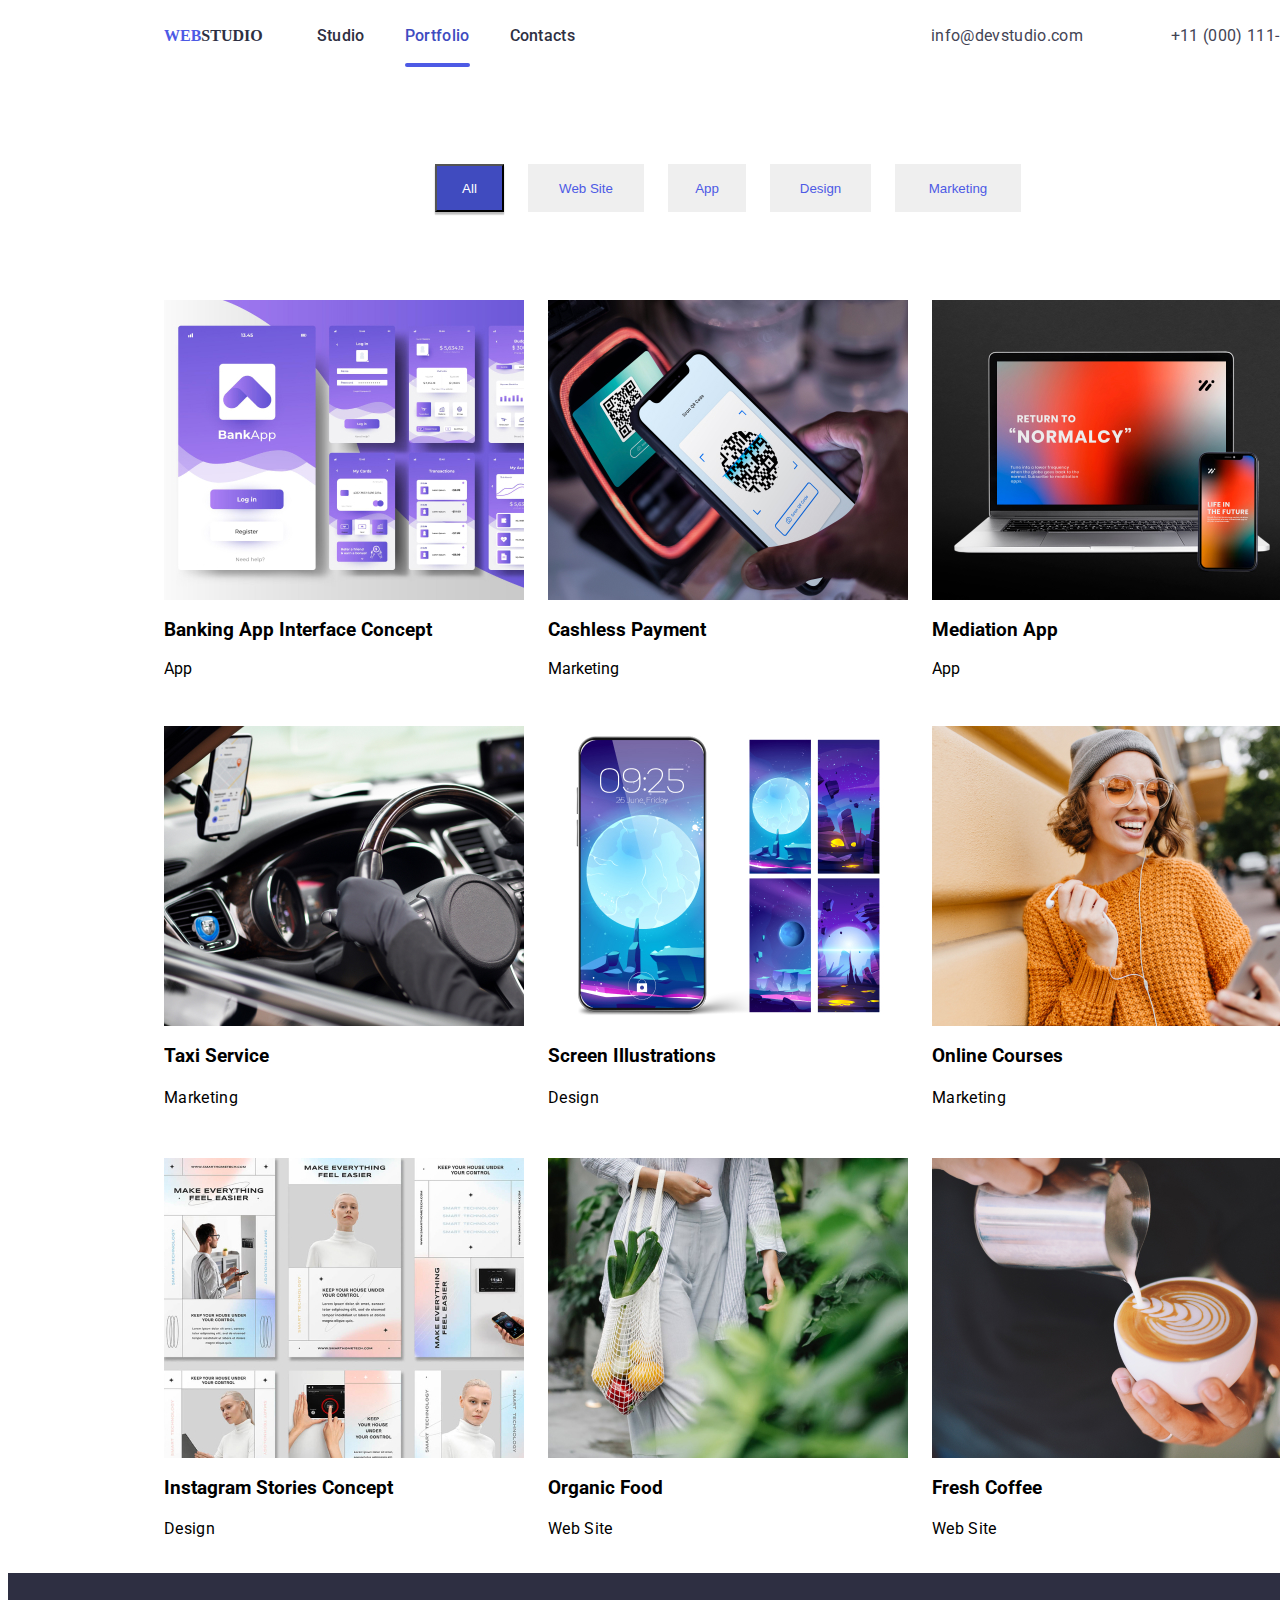
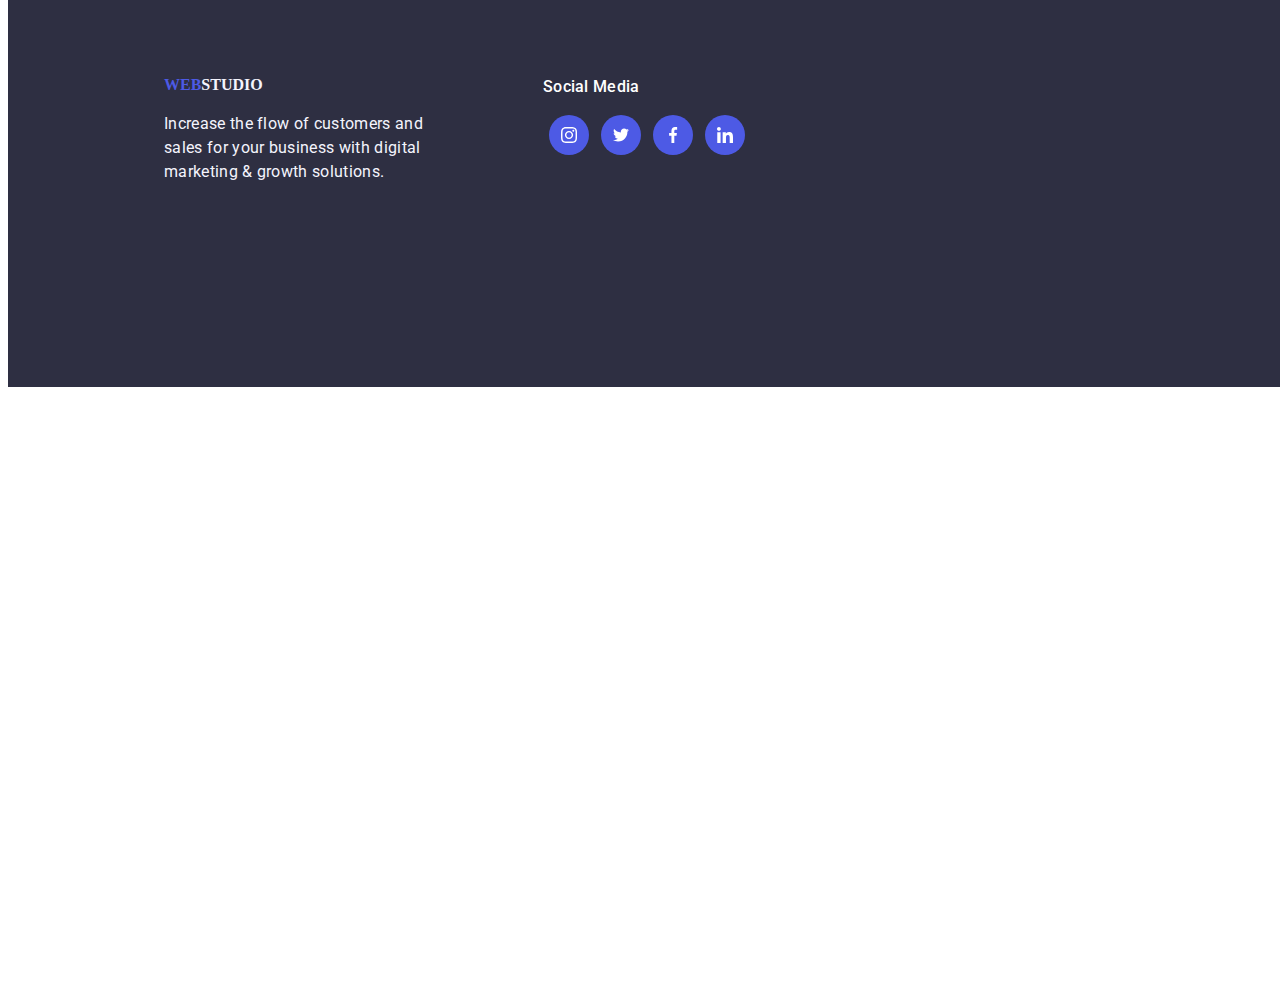
==== portfolio.html @ 4c3a5e25 "Initial commit" ====
<!DOCTYPE html>
<html lang="en">

<head>
    <meta charset="UTF-8" />
    <meta name="viewport" content="width=device-width, initial-scale=1.0" />
    <link rel="preconnect" href="https://fonts.googleapis.com">
    <link rel="preconnect" href="https://fonts.gstatic.com" crossorigin>
    <title>Homework 5</title>

    <link href="https://fonts.googleapis.com/css2?family=Roboto:wght@700&display=swap" rel="stylesheet" />
    <link rel="stylesheet" href="css/styles.css"/>
    <link rel="stylesheet" href="css/modern-normalize.css"/>
</head>

<body class="main-page">

    <header class="inline container">
        <!--Logo-->
        <nav>
            <a href="index.html" class="logo link"><span class="logo-web">WEB</span><span
                    class="logo-studio-top">STUDIO</span></a>
            <!--Menu-->
            <ul class="list">
                <li>
                    <a href="index.html" class="link header-nav-link">Studio</a>
                </li>
                <li>
                    <a href="portfolio.html" class="link header-nav-link active">Portfolio</a>
                </li>
                <li>
                    <a href="#contacts" class="link header-nav-link active-cntc">Contacts</a>
                </li>
            </ul>
        </nav>

        <!--Contacts Section-->
        <ul class="list list-contact">
            <li>
                <a href="mail:info@devstudio.com" class="link contacts mail">info@devstudio.com</a>
            </li>
            <li>
                <a href="tel:+110001111111" class="link contacts phonenumber">+11 (000) 111-11-11</a>
            </li>
        </ul>
    </header>

<main>
    <section class="portfolio-filter container container-btn">
        <button class="all" type="button">All</button>
        <button class="website portfolio-btn" type="button">Web Site</button>
        <button class="app portfolio-btn" type="button">App</button>
        <button class="design portfolio-btn" type="button">Design</button>
        <button class="marketing portfolio-btn" type="button">Marketing</button>
    </section>

    <section class="portfolio-images">
        <ul class="portfolio-images-top container">
            <li class="project">
                <div class="project-image">
                    <img src="./images/interface.jpg" width="360" height="300" alt="banking app interface concept">
                        <div class="project-image-caption">
                            <p class="project-image-text">
                                Lorem ipsum dolor sit amet consectetur adipisicing elit. Facilis sunt eos facere placeat rem repellat eius quos rerum vel perspiciatis, obcaecati saepe officia minima aliquam qui nostrum aperiam eveniet dolorem.
                            </p>
                        </div>
                </div>
                <div>
                    <h3 class="portfolio-title">Banking App Interface Concept</h3>
                    <p>App</p>
                </div>
            </li>

            <li class="project">
                <div class="project-image">
                    <img src="./images/qrcode.jpg" width="360" height="300" alt="cashless payment">
                        <div class="project-image-caption">
                            <p class="project-image-text">
                                Lorem ipsum dolor sit amet consectetur adipisicing elit. Facilis sunt eos facere placeat rem repellat eius quos
                                rerum vel perspiciatis, obcaecati saepe officia minima aliquam qui nostrum aperiam eveniet dolorem.
                            </p>
                        </div>
                </div>
                <div>
                    <h3 class="portfolio-title">Cashless Payment</h3>
                    <p>Marketing</p>
                </div>
            </li>

            <li class="project">
                <div class="project-image">
                    <img src="./images/laptop.jpg" width="360" height="300" alt="mediation app">
                        <div class="project-image-caption">
                            <p class="project-image-text">
                                Lorem ipsum dolor sit amet consectetur adipisicing elit. Facilis sunt eos facere placeat rem repellat eius quos
                                rerum vel perspiciatis, obcaecati saepe officia minima aliquam qui nostrum aperiam eveniet dolorem.
                            </p>
                        </div>
                </div>
                <div>
                    <h3 class="portfolio-title">Mediation App</h3>
                    <p>App</p>
                </div>
            </li>
        </ul>
        <ul class="portfolio-images-mid container">
            <li class="project">
                <div class="project-image">
                    <img src="./images/steeringwheel.jpg" width="360" height="300" alt="taxi service">
                        <div class="project-image-caption">
                            <p class="project-image-text">
                                Lorem ipsum dolor sit amet consectetur adipisicing elit. Facilis sunt eos facere placeat rem repellat eius quos
                                rerum vel perspiciatis, obcaecati saepe officia minima aliquam qui nostrum aperiam eveniet dolorem.
                            </p>
                        </div>
                </div>
                <div>
                    <h3 class="portfolio-title">Taxi Service</h3>
                    <p class="portfolio-subtitle">Marketing</p>
                </div>
            </li>

            <li class="project">
                <div class="project-image">
                    <img src="./images/cellphone.jpg" width="360" height="300" alt="screen illustrations">
                        <div class="project-image-caption">
                            <p class="project-image-text">
                                Lorem ipsum dolor sit amet consectetur adipisicing elit. Facilis sunt eos facere placeat rem repellat eius quos
                                rerum vel perspiciatis, obcaecati saepe officia minima aliquam qui nostrum aperiam eveniet dolorem.
                            </p>
                        </div>
                </div>
                <div>
                    <h3 class="portfolio-title">Screen Illustrations</h3>
                    <p class="portfolio-subtitle">Design</p>
                </div>
            </li>

            <li class="project">
                <div class="project-image">
                    <img src="./images/smile.jpg" width="360" height="300" alt="online courses">
                        <div class="project-image-caption">
                            <p class="project-image-text">
                                Lorem ipsum dolor sit amet consectetur adipisicing elit. Facilis sunt eos facere placeat rem repellat eius quos
                                rerum vel perspiciatis, obcaecati saepe officia minima aliquam qui nostrum aperiam eveniet dolorem.
                            </p>
                        </div>
                </div>
                <div>
                    <h3 class="portfolio-title">Online Courses</h3>
                    <p class="portfolio-subtitle">Marketing</p>
                </div>
            </li>
        </ul>
        <ul class="portfolio-images-btm container">
            <li class="project">
                <div class="project-image">
                    <img src="./images/concept.jpg" width="360" height="300" alt="instagram stories concept">
                        <div class="project-image-caption">
                            <p class="project-image-text">
                                Lorem ipsum dolor sit amet consectetur adipisicing elit. Facilis sunt eos facere placeat rem repellat eius quos
                                rerum vel perspiciatis, obcaecati saepe officia minima aliquam qui nostrum aperiam eveniet dolorem.
                            </p>
                        </div>
            </div>
            <div>
                <h3 class="portfolio-title">Instagram Stories Concept</h3>
                <p class="portfolio-subtitle">Design</p>
            </div>
            </li>

            <li class="project">
                <div class="project-image">
                    <img src="./images/fruits.jpg" width="360" height="300" alt="organic food">
                        <div class="project-image-caption">
                            <p class="project-image-text">
                                Lorem ipsum dolor sit amet consectetur adipisicing elit. Facilis sunt eos facere placeat rem repellat eius quos
                                rerum vel perspiciatis, obcaecati saepe officia minima aliquam qui nostrum aperiam eveniet dolorem.
                            </p>
                        </div>
                </div>
                <div>
                    <h3 class="portfolio-title">Organic Food</h3>
                    <p class="portfolio-subtitle">Web Site</p>
                </div>
            </li> 

            <li class="project">
                <div class="project-image">
                    <img src="./images/coffee.jpg" width="360" height="300" alt="fresh coffee">
                        <div class="project-image-caption">
                            <p class="project-image-text">
                                Lorem ipsum dolor sit amet consectetur adipisicing elit. Facilis sunt eos facere placeat rem repellat eius quos
                                rerum vel perspiciatis, obcaecati saepe officia minima aliquam qui nostrum aperiam eveniet dolorem.
                            </p>
                        </div>
            </div>
            <div>
                <h3 class="portfolio-title">Fresh Coffee</h3>
                <p class="portfolio-subtitle">Web Site</p>
            </div>
            </li>
        </ul>
    </section>
</main>

    <!--Footer Section-->
    <Footer class="bg-dark-footer">
        <div class="footer-sectioning">
            <section>
                <a href="index.html" class="logo link"><span class="logo-web">WEB</span><span
                        class="logo-studio-btm">STUDIO</span></a>
                <p class="footer-text">Increase the flow of customers and<br>
                    sales for your business with digital<br>
                    marketing & growth solutions.
                </p>
            </section>
            <section class="socialmedia">
                <h3 class="social-media-head">Social Media</h3>
                <div class="team-icon social-media-icon">
                    <a class="team-icon-social">
                        <svg width="16" height="16">
                            <use href="./images/icons.svg#instagram-2"></use>
                        </svg>
                    </a>
                    <a class="team-icon-social">
                        <svg width="16" height="16">
                            <use href="./images/icons.svg#twitter-1"></use>
                        </svg>
                    </a>
                    <a class="team-icon-social">
                        <svg width="16" height="16">
                            <use href="./images/icons.svg#facebook-1"></use>
                        </svg>
                    </a>
                    <a class="team-icon-social">
                        <svg width="16" height="16">
                            <use href="./images/icons.svg#linkedin-1"></use>
                        </svg>
                    </a>
                </div>
            </section>
        </div>
    </Footer>
    </body>
    
    </html>
---- css/styles.css ----
:root {
    --iris: #4d5ae5;
    --navyblue: #2e2f42;
    --ocean: #404bbf;
    --white: #fff;
    --slate: #434455;
    --cornflower: #e7e9fc;
    --cloud: #f4f4fd;

}

/*General Styling*/
.main-page {
    width: 1440px;
    height: 2592px;
    background: var(--white);
}
body {
    font-family: "Roboto", sans-serif;
}

.list {
    list-style: none;
    padding-left: 0;
    display: inline-flex;
    gap: 40px;

}

.inline {
    display: inline-flex;
    padding-left: 156px;
}
.logo {
    text-transform: uppercase;
    font-family:'Raleway';
    font-weight: 800;
    line-height: 1.3;
}


.logo-web {
    color: var(--iris);
}

.link {
    text-decoration: none;
} 
/* End of General Styling*/

/* WEBSTUDIO Styling (Header)*/

.logo-studio-top {
    color: var(--navyblue);
    padding-right: 50px;
}

.header-nav-link{
    color: var(--navyblue);
    font-weight: 500;
    line-height: 1.5;
    /* 150% */
    letter-spacing: 0.32px;
}

.header-nav-link:hover, :focus{
    color: var(--ocean);
}

.active {
    color: var(--ocean);
    /*padding-left: 26px;*/
}

.active::after {
content: " ";
display: block;
height: 4px;
width: 100%;
border-radius: 2px;
background-color: var(--iris);
position: relative;
top: 15px;
}



.active-cntc {
    padding-right: 300px;
}
/*Main Section*/
/*Hero Section*/
.hero {
    background: linear-gradient(rgba(46, 47, 66, 0.7), rgba(46, 47, 66, 0.7)), url("../images/people-office-1.jpg");
    background-size: cover;
    background-repeat: no-repeat;
    height: 600px;
    text-align: center;
}
/*.hero {
    background-color: var(--navyblue);
    width: 1440px;
    height: 600px;
    flex-shrink: 0;
    text-align: center;
}*/
/*End of hero section*/

/*Component Section*/

.component-icon {
    padding: 24px 0;
    text-align: center;
    background-color: var(--cloud);
}


.component {
    display: inline-flex;
}
.list-title {
    color: var(--navyblue);
    font-size: 20px;
    font-weight: 500;
    line-height: 1.5;
    /* 120% */
    letter-spacing: 0.4px;
}

.list-strategy {

    padding-top: 120px;
    padding-left: 156px;
    padding-right: 12px;
    width: 264px;
    gap: 8px;
    align-items: flex-start;
    flex-direction: column;
}

.list-punctuality {
    padding-top: 120px;
    padding-left: 12px;
    padding-right: 12px;
    width: 264px;
    gap: 8px;
    align-items: flex-start;
    flex-direction: column;
}

.list-diligence {
    padding-top: 120px;
    padding-left: 12px;
    padding-right: 12px;
    width: 264px;
    gap: 8px;
    align-items: flex-start;
    flex-direction: column;
}

.list-tech {
    padding-top: 120px;
    padding-left: 12px;
    padding-right: 156px;
    width: 264px;
    gap: 8px;
    align-items: flex-start;
    flex-direction: column;
}

.list-prgh {
    color: var(--slate);
    font-weight: 400;
    line-height: 1.5;
    /* 150% */
    letter-spacing: 0.32px;
}
/*End of component section*/

/*What we do section*/
.gadgets-images {
    display: inline-flex;
    justify-content: center;
    gap: 24px;
    padding-left: 156px;
}

.desktop-image {
    border: 1px solid var(--CORNFLOWER, #E7E9FC);
    
}

.cellphone-image {
    border: 1px solid var(--CORNFLOWER, #E7E9FC);
}

.laptop-image {
    border: 1px solid var(--CORNFLOWER, #E7E9FC);
}
/*End of What we do section*/

/*Our team*/
.teamlayout {
    width: 1440px;
    height: 780px;
    flex-shrink: 0;
    background: var(--cloud);
    border-radius: 0px 0px 4px 4px;
    box-shadow: 0px 2px 1px 0px rgba(46, 47, 66, 0.08), 0px 1px 1px 0px rgba(46, 47, 66, 0.16), 0px 1px 6px 0px rgba(46, 47, 66, 0.08);
}

.person-images {
    /*padding-bottom: 120px;*/
    padding-bottom: 0;
    border-radius: 0px 0px 4px 4px;
    text-align: center;
    gap: 40px;
    justify-content: center;
}

.teamlayout li{
background-color: var(--white);
}

.team-icon {
    text-align: center;
    display: flex;
    justify-content: space-around;
}

/*.team-icon {
    background-color: var(--white);
}*/

.team-icon-social {
    background-color: var(--iris);
    border-radius: 50%;
    fill: var(--white);
    width: 40px;
    height: 40px;
    display: flex;
    align-items: center;
    justify-content: center;
}

.list-title {
    margin-top: 0;
}

.list-icon {
    padding: 32px;
}

/*End of Our team*/

/*Customer Section*/

.customer-section {
    width: 1128px;
    height: 200px;
    padding: 120px 156px;
    text-align: center;
    justify-content: center;
}


.customer-icon {
    border: 1px solid #8e8f99;
    
}

.customer-icon svg {
    fill: #8e8f99;
}
/*End of customer Section*/

/*---------End of Main Section---------*/
/*ContactSection*/
.contacts {
    color: var(--slate);
    font-weight: 400;
    line-height: 1.5;/* 150% */
    letter-spacing: 0.32px;
}

.mail {
    padding: 20px 24px;
}

.phonenumber {
    padding: 20px 24px 156px;
}

.list-contact {
    padding-left: 32px;
}
/*End of Contact Section*/

/* End of WEBSTUDIO Styling (Header)*/

/* WEBSTUDIO Styling (Footer) */
.logo-studio-btm {
    color: var(--cloud);
}
/* End of WEBSTUDIO Styling (Footer)*/

/* Hero Styling */
.hero-text {
    color: var(--white);
    /*text-transform: uppercase;*/
    font-size: 56px;
    font-weight: 700;
    line-height: 60px;/* 107.143% */
    letter-spacing: 1.12px;
    padding-top: 188px;
    margin: 0;

}

.hero-button {
    border: none;
    border-radius: 4px;
    background: var(--iris, #4D5AE5);
    color: var(--white);
    line-height: 1.5;
    padding: 16px 32px;
    gap: 10px;
    align-items: flex-start;
}

.hero-button:hover {
    cursor: pointer;
    background: var(--ocean);
}

.section-title {
    color: var(--navyblue);
    text-align: center;
    font-size: 36px;
    font-weight: 700;
    line-height: 2.5;/* 111.111% */
    letter-spacing: 0.72px;
    padding-top: 120px;
}

/*modal*/
.backdrop {
    width: 100%;
    height: 100%;
    background-color: rgba(0, 0, 0, 0.4);
    position: fixed;
    top: 0;
    display: flex;
    justify-content: center;
    align-items: center;
    transition: opacity 250ms cubic-bezier(0.4, 0, 0.2, 1), border 250ms cubic-bezier(0.4, 0, 0.2, 1);
    cursor: pointer;

}

.modal {
    width: 408px;
    height: 584px;
    background-color: var(--white);
    border-radius: 4px;
    padding: 24px;
}

.is-hidden {
    pointer-events: none;
    opacity: 0;
}

.modal-close-button {
    border-radius: 100%;
    border: 1px solid rgba(0, 0, 0, 0.1);
    background-color: var(--white);
    width: 30px;
    height: 30px;
    color: var(--ocean);
    margin-left: auto;
    display: block;
    transition: fill 250ms cubic-bezier(0.4, 0, 0.2, 1), border 250ms cubic-bezier(0.4, 0, 0.2, 1);
    cursor: pointer;
    display: flex;
    align-items: center;
    justify-content: center;
}

.modal-close-button:hover {
    fill: currentColor;
    border: 1px solid currentColor;
}
/* End of Hero styling */

/*Footer Styling*/
.footer-text {
    color: var(--cloud);
    font-weight: 400;
    line-height: 1.5;
    /* 150% */
    letter-spacing: 0.32px;
}

.bg-dark-footer {
    background-color: var(--navyblue);
    height: 312px;
    flex-shrink: 0;
    padding-left: 156px;
    padding-top: 101.5px;
   
}

.socialmedia {
    width: 208px;
    height: 80px;
    flex-shrink: 0;
}

.social-media-head {
    color: var(--WHITE, #FFF);
    font-size: 16px;
    font-weight: 500;
    line-height: 1.5;
    letter-spacing: 0.32px;
    display: contents;
}

.footer-sectioning {
    display: flex;
    gap: 120px;
}

.social-media-icon {
    padding-top: 16px;
}
/* End of Footer Styling*/


/*PORTFOLIO-STYLE.CSS*/
/*Portfolio Main Styling*/
/*ButtonSection*/

main {
    justify-content: center;
}
.portfolio-filter {
    display: inline-flex;
    align-items: flex-start;
    justify-content: center;
    border-radius: 4px;
    font-weight: 500;
    line-height: 1.5;
    gap: 24px;
}

.container-btn {
    padding-top: 96px;
    padding-bottom: 72px;
}
.all {
    color: var(--white);
    background: var(--ocean);
    width: 69px;
    height: 48px;
    box-shadow: 0px 2px 2px 0px rgba(0, 0, 0, 0.12), 0px 2px 1px 0px rgba(0, 0, 0, 0.08), 0px 3px 1px 0px rgba(0, 0, 0, 0.10);
}
.website {
    color: var(--iris);
    width: 116px;
    height: 48px;

}
.app {
    color: var(--iris);
    width: 78px;
    height: 48px;
}
.design {
    color: var(--iris);
    width: 101px;
    height: 48px;
}

.marketing {
    color: var(--iris);
    width: 126px;
    height: 48px;
}


.portfolio-btn {
    border: 1px var(--cornflower);
}
/*End of buttonsection*/

/*Portfolio Images*/
ul {
    display: inline-flex;
    gap: 24px;
    list-style: none;
}

.container {
    width: 1440px;

}

.portfolio-images-top {
    padding-left: 156px;

}

.portfolio-images-mid {
    padding-left: 156px;
}

.portfolio-images-btm {
    padding-left: 156px;
}

.protfolio-title {
    font-size: 20px;
    font-weight: 500;
    line-height: 1.5;
    letter-spacing: 0.4px;
}

.portfolio-subtitle{
    font-family: 400;
    line-height: 1.5;
    letter-spacing: 0.32px;
}

.project-image-caption {
    position: absolute;
    background-color: rgba(77, 90, 229, .7);
    color: var(--cloud);
    width: 100%;
    height: 100%;
    top: 0;
    left: 0;
    font-weight: 400;
    font-size: 16px;
    line-height: 1.5;
    letter-spacing: 0.32px;
    opacity: 0;
    transform: translateY(100%);
    transition: transform 0.25s cubic-bezier(0.4, 0, 0.2, 1);
}

.project-image {
    position: relative;
    overflow: hidden;
}

.project img{
    display: block;
    width: 100%;
}

.project-image-text {
    width: 296px;
    height: 96px;
    padding-top: 40px;
    padding-left: 32px;
    padding-right: 32px;
}

.project:hover .project-image-caption{
    opacity: 1;
    transform: translateY(0);
    
}

.project {
    overflow: hidden;
}
/*End of Portfolio Images*/

/*End of Portfolio Main Styling*/
/*END OF PORTFOLIO-STYLE.CSS*/
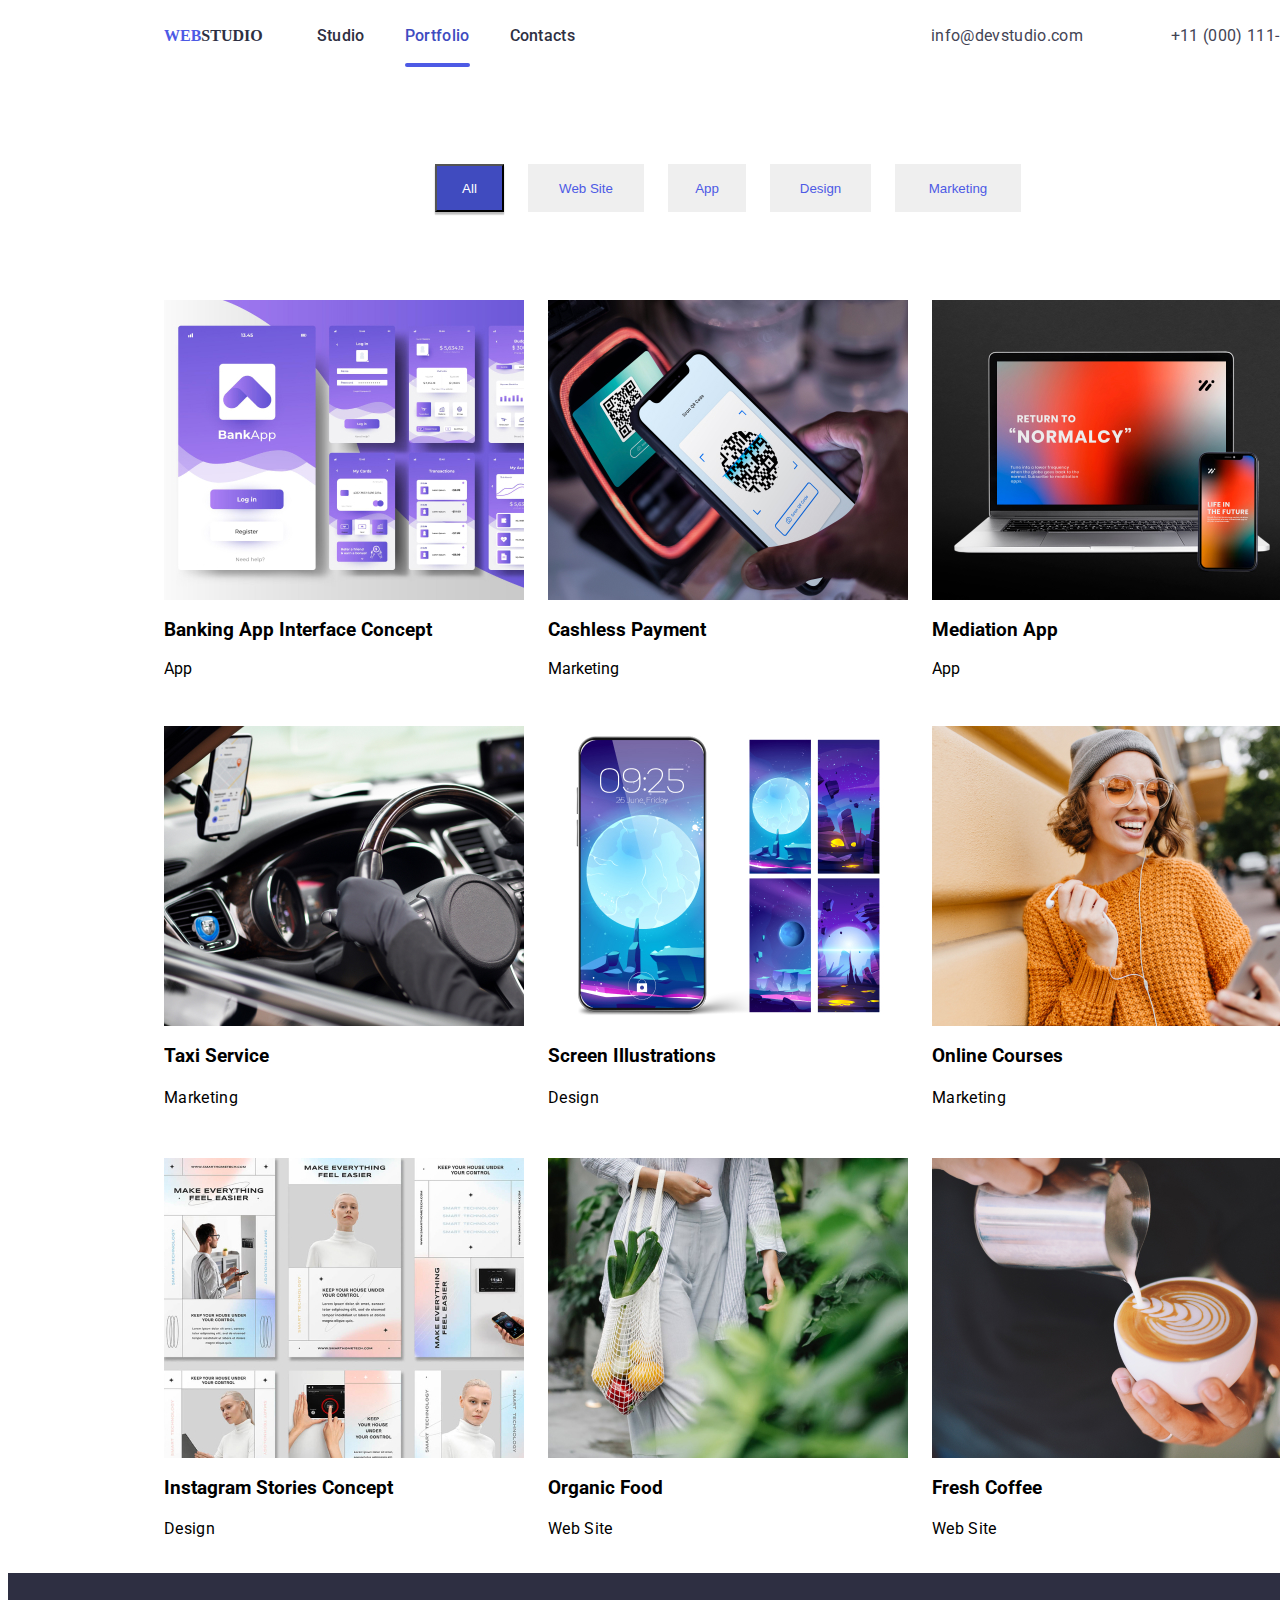
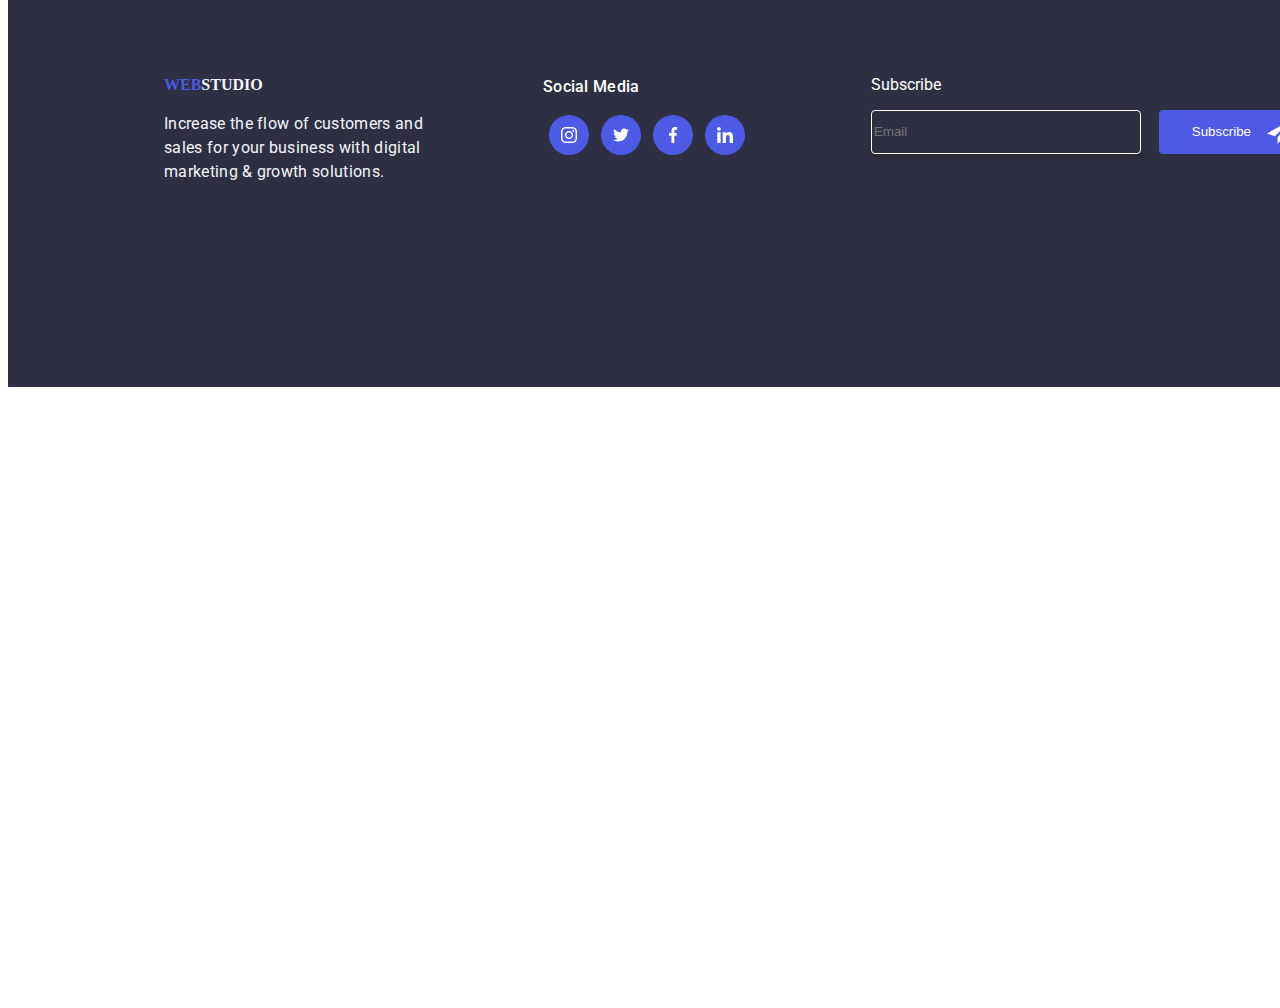
==== commit 8b5b229a: "final commit" ====
--- a/portfolio.html
+++ b/portfolio.html
@@ -240,8 +240,24 @@
                     </a>
                 </div>
             </section>
+            <div class="footer-subscribe">
+                <p class="footer-subscribe-text">Subscribe</p>
+                <form>
+                    <input type="email" placeholder="Email" class="input-subscribe">
+                    <button class="btn-sub">
+                        <span class="subscribe-btn">
+                            Subscribe
+            
+                        </span>
+                        <svg width="24" height="24" class="send-icon">
+                            <use href="./images/icons.svg#send"></use>
+                        </svg>
+                    </button>
+                </form>
+            </div>
         </div>
     </Footer>
+    <script type="text/javascript" src="./js/modal.js"></script>
     </body>
     
     </html>--- a/css/styles.css
+++ b/css/styles.css
@@ -360,8 +360,9 @@
 
 .modal {
     width: 408px;
-    height: 584px;
-    background-color: var(--white);
+    /*height: 584px;*/
+    flex-shrink: 0;
+    background-color: white;
     border-radius: 4px;
     padding: 24px;
 }
@@ -371,6 +372,13 @@
     opacity: 0;
 }
 
+.modal-header {
+    color: var(--NAVY-BLUE, #2E2F42);
+        text-align: center;
+        font-weight: 500;
+        line-height: 24px;
+        letter-spacing: 0.32px;
+}
 .modal-close-button {
     border-radius: 100%;
     border: 1px solid rgba(0, 0, 0, 0.1);
@@ -391,6 +399,110 @@
     fill: currentColor;
     border: 1px solid currentColor;
 }
+
+.service-label {
+    display: flex;
+    flex-direction: column;
+    margin-bottom: 8px;
+    width: 100%;
+    position: relative;
+}
+
+.input-label {
+    text-align: left;
+    margin-bottom: 8px;
+}
+
+.service-input {
+    padding: 12px 40px;
+    border: 1px solid #2e2f42;
+    border-radius: 4px;
+    transition: 250ms;
+    transition-property: color, border-color, background-color;
+    transition-timing-function: cubic-bezier(0.4, 0, 0.2, 1);
+}
+
+.service-icon {
+    position: absolute;
+    top: 55%;
+    left: 15px;
+    fill: black;
+    transition: fill 250ms cubic-bezier(0.4, 0, 0.2, 1);
+}
+
+.service-input:focus + .service-icon, 
+.service-input:hover + .service-icon{
+    fill: var(--iris);
+}
+
+.service-input:hover {
+    border: 1px solid var(--iris);
+}
+
+.service-input-textarea {
+    border: 1px solid #2e2f42;
+    border-radius: 4px;
+    transition: 250ms;
+    transition-property: color, border-color, background-color;
+    transition-timing-function: cubic-bezier(0.4, 0, 0.2, 1);
+    padding: 8px 16px;
+}
+
+.service-agree {
+    display: flex;
+    align-items: center;
+    justify-content: center;
+}
+
+.agree-checkbox {
+    /*appearance: none;*/
+    width: 20px;
+    height: 20px;
+    position: relative;
+    left: 23px;
+    opacity: 0;
+}
+
+.agree-check-icon{
+    fill: none;
+    margin-right: 8px;
+    border: 2px solid black;
+    border-radius: 2px;
+    transition: 250ms;
+    transition-property: border-color, background-color, fill;
+    transition-timing-function: cubic-bezier(0.4, 0, 0.2, 1);
+}
+
+.service-agree .agree-checkbox:focus + .agree-check-icon,
+.service-agree .agree-checkbox:checked:focus + .agree-check-icon {
+    outline: 2px solid #212121;
+}
+
+.service-agree .agree-checkbox:checked + .agree-check-icon {
+    background-color: var(--iris);
+    border-color: var(--iris);
+    fill: white;
+    outline: none;
+    stroke: white;
+    stroke-width: 0.2;
+}
+
+.agree-text {
+    font-size: 12px;
+}
+
+.modal-send {
+    margin-top: 24px;
+    padding: 16px 32px;
+    width: 169px;
+    height: 56px;
+    background-color: var(--iris);
+    color: white;
+    border-radius: 4px;
+    box-shadow: 0px 4px 4px 0px rgba(0, 0, 0, 0.15);
+    border-color: transparent;
+}
+
 /* End of Hero styling */
 
 /*Footer Styling*/
@@ -433,6 +545,51 @@
 
 .social-media-icon {
     padding-top: 16px;
+}
+
+.footer-subscribe {
+    width: 453px;
+    height: 80px;
+    flex-shrink: 0;
+}
+
+.footer-subscribe-text {
+    margin-top: 0px;
+    margin-bottom: 16px;
+    color: white;
+}
+
+.input-subscribe {
+    width: 264px;
+    height: 40px;
+    flex-shrink: 0;
+    background: none;
+    border-radius: 4px;
+    border: 1px solid var(--WHITE, #FFF);
+    box-shadow: 0px 4px 4px 0px rgba(0, 0, 0, 0.15);
+
+}
+
+.btn-sub {
+    width: 165px;
+    height: 44px;
+    display: inline-flex;
+    padding: 8px 24px;
+    justify-content: center;
+    align-items: center;
+    gap: 16px;
+    border: 1px solid var(--iris);
+    border-radius: 4px;
+    background: var(--IRIS, #4D5AE5);
+    margin-left: 14px;
+}
+
+.subscribe-btn {
+    color: white;
+}
+
+.send-icon {
+    fill: white;
 }
 /* End of Footer Styling*/
 
@@ -576,6 +733,8 @@
 .project {
     overflow: hidden;
 }
+
+
 /*End of Portfolio Images*/
 
 /*End of Portfolio Main Styling*/
